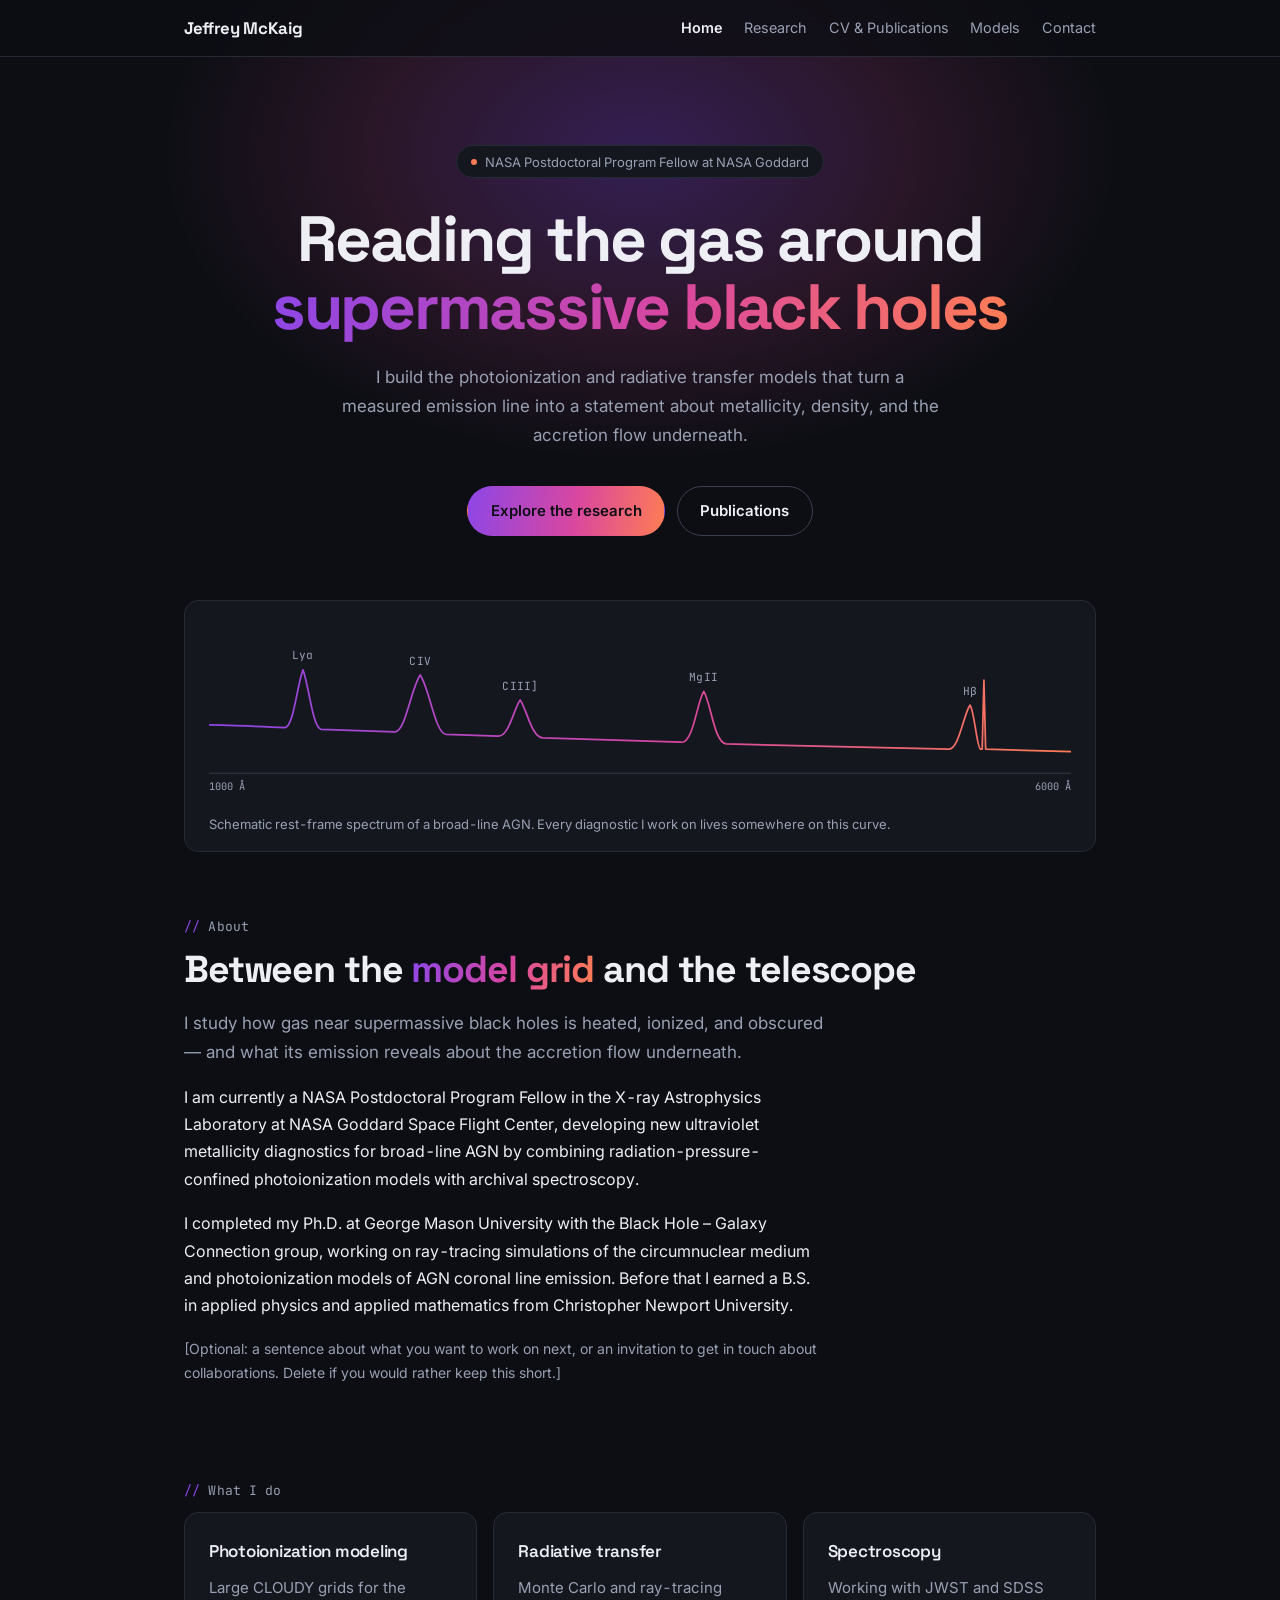
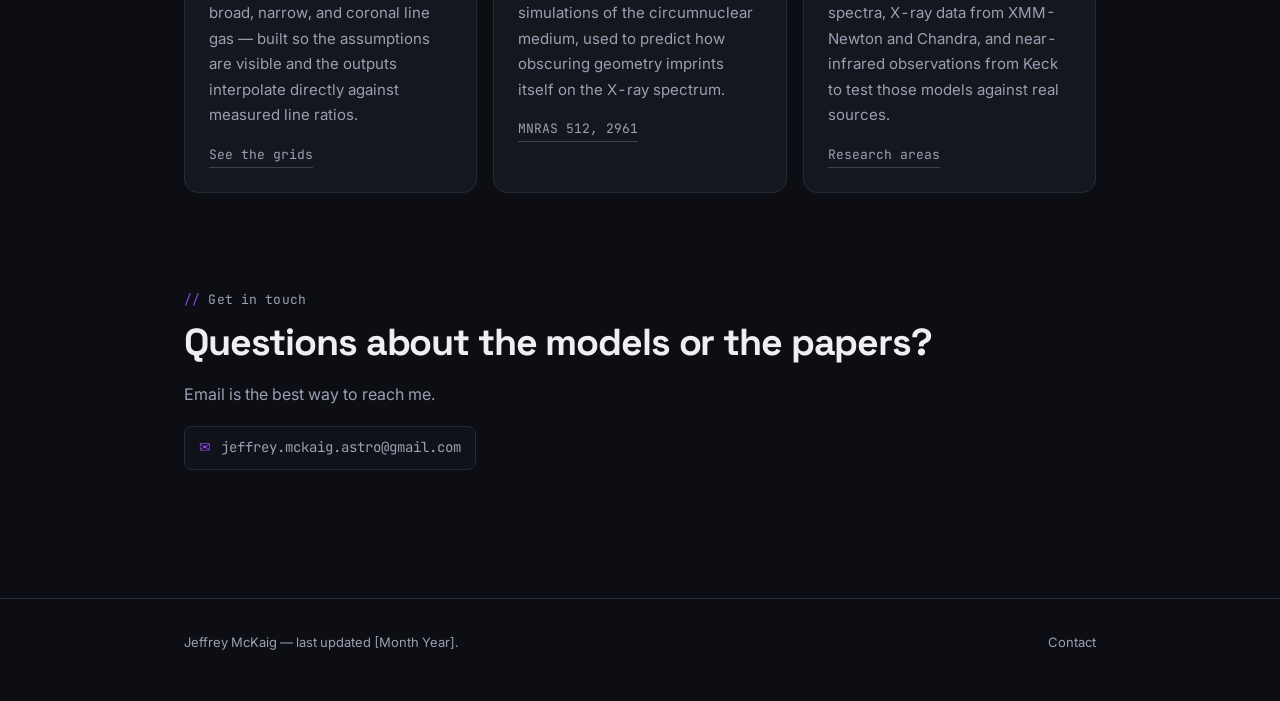
==== index.html @ 3a179042 "Add files via upload" ====
<!DOCTYPE html>
<html lang="en">
<head>
<meta charset="utf-8">
<meta name="viewport" content="width=device-width, initial-scale=1">
<title>Jeffrey McKaig — Astrophysicist</title>
<meta name="description" content="Jeffrey McKaig, NASA Postdoctoral Program Fellow at NASA Goddard Space Flight Center, studying accretion and emission-line physics in active galactic nuclei.">
<meta name="theme-color" content="#0D0E14">
<link rel="preconnect" href="https://fonts.googleapis.com">
<link rel="preconnect" href="https://fonts.gstatic.com" crossorigin>
<link href="https://fonts.googleapis.com/css2?family=Space+Grotesk:wght@500;600;700&family=Inter:wght@400;500;600&family=JetBrains+Mono:wght@400;500&display=swap" rel="stylesheet">
<link rel="stylesheet" href="style.css">
</head>
<body>
<a class="skip" href="#main">Skip to content</a>

<nav class="nav" aria-label="Primary">
  <div class="nav-inner">
    <a class="wordmark" href="index.html">Jeffrey McKaig</a>
    <ul>
      <li><a href="index.html" class="is-current" aria-current="page">Home</a></li>
      <li><a href="research.html">Research</a></li>
      <li><a href="cv.html">CV &amp; Publications</a></li>
      <li><a href="models.html">Models</a></li>
      <li><a href="contact.html">Contact</a></li>
    </ul>
  </div>
</nav>

<main id="main">

  <div class="wrap">
    <div class="hero">
      <span class="badge"><span class="dot"></span> NASA Postdoctoral Program Fellow at NASA Goddard</span>
      <h1 class="display">Reading the gas around <span class="grad">supermassive black holes</span></h1>
      <p class="sub">I build the photoionization and radiative transfer models that turn a measured emission line into a statement about metallicity, density, and the accretion flow underneath.</p>
      <div class="actions">
        <a class="btn btn-primary" href="research.html">Explore the research</a>
        <a class="btn btn-ghost" href="cv.html">Publications</a>
      </div>
    </div>
  </div>

  <div class="wrap">
    <div class="figure">
      <svg class="spectrum" viewBox="0 0 1000 200" role="img"
           aria-label="Schematic rest-frame spectrum of a broad-line active galactic nucleus: a declining continuum with broad Lyman alpha, carbon four, carbon three and magnesium two emission lines, and a narrow oxygen three spike beside hydrogen beta.">
        <defs>
          <linearGradient id="lineGrad" x1="0" y1="0" x2="1" y2="0">
            <stop offset="0%"   stop-color="#8D46E7"/>
            <stop offset="55%"  stop-color="#D9479F"/>
            <stop offset="100%" stop-color="#FF7D54"/>
          </linearGradient>
        </defs>
        <path class="trace" d="M 0,116
          C 40,117 70,118 88,119
          C 98,119 102,70 109,52
          C 116,70 120,119 130,121
          L 215,124
          C 228,125 234,74 245,58
          C 256,74 262,125 275,127
          L 335,129
          C 348,130 354,96 361,87
          C 368,96 374,130 387,131
          L 548,136
          C 562,137 566,89 574,77
          C 582,89 586,137 600,138
          L 858,144
          C 870,145 876,101 883,93
          C 888,101 891,143 895,144
          L 897,144 L 899,64 L 901,144
          L 1000,147" />
        <text class="lbl" x="109" y="40" text-anchor="middle">Ly&#945;</text>
        <text class="lbl" x="245" y="46" text-anchor="middle">C&#8202;IV</text>
        <text class="lbl" x="361" y="75" text-anchor="middle">C&#8202;III]</text>
        <text class="lbl" x="574" y="65" text-anchor="middle">Mg&#8202;II</text>
        <text class="lbl" x="883" y="81" text-anchor="middle">H&#946;</text>
        <line class="axis" x1="0" y1="172" x2="1000" y2="172" />
        <text class="edge" x="0" y="192">1000 &#197;</text>
        <text class="edge" x="1000" y="192" text-anchor="end">6000 &#197;</text>
      </svg>
      <p class="figcap">Schematic rest-frame spectrum of a broad-line AGN. Every diagnostic I work on lives somewhere on this curve.</p>
    </div>
  </div>

  <div class="wrap">
    <section>
      <p class="eyebrow">About</p>
      <h2 class="section">Between the <span class="grad">model grid</span> and the telescope</h2>
      <p class="lede">I study how gas near supermassive black holes is heated, ionized, and obscured — and what its emission reveals about the accretion flow underneath.</p>
      <p>I am currently a NASA Postdoctoral Program Fellow in the X-ray Astrophysics Laboratory at NASA Goddard Space Flight Center, developing new ultraviolet metallicity diagnostics for broad-line AGN by combining radiation-pressure-confined photoionization models with archival spectroscopy.</p>
      <p>I completed my Ph.D. at George Mason University with the Black Hole &ndash; Galaxy Connection group, working on ray-tracing simulations of the circumnuclear medium and photoionization models of AGN coronal line emission. Before that I earned a B.S. in applied physics and applied mathematics from Christopher Newport University.</p>
      <p class="fine">[Optional: a sentence about what you want to work on next, or an invitation to get in touch about collaborations. Delete if you would rather keep this short.]</p>
    </section>
  </div>

  <div class="wrap">
    <section class="tight">
      <p class="eyebrow">What I do</p>
      <div class="grid">
        <div class="card">
          <h3>Photoionization modeling</h3>
          <p>Large CLOUDY grids for the broad, narrow, and coronal line gas — built so the assumptions are visible and the outputs interpolate directly against measured line ratios.</p>
          <a class="paperlink" href="models.html">See the grids</a>
        </div>
        <div class="card">
          <h3>Radiative transfer</h3>
          <p>Monte Carlo and ray-tracing simulations of the circumnuclear medium, used to predict how obscuring geometry imprints itself on the X-ray spectrum.</p>
          <a class="paperlink" href="https://doi.org/10.1093/mnras/stab3178">MNRAS 512, 2961</a>
        </div>
        <div class="card">
          <h3>Spectroscopy</h3>
          <p>Working with JWST and SDSS spectra, X-ray data from XMM-Newton and Chandra, and near-infrared observations from Keck to test those models against real sources.</p>
          <a class="paperlink" href="research.html">Research areas</a>
        </div>
      </div>
    </section>
  </div>

  <div class="wrap">
    <section class="tight">
      <p class="eyebrow">Get in touch</p>
      <h2 class="section">Questions about the models or the papers?</h2>
      <p class="dim">Email is the best way to reach me.</p>
      <p><span class="chip"><span class="prompt">&#9993;</span> jeffrey.mckaig.astro@gmail.com</span></p>
    </section>
  </div>

</main>

<footer>
  <div class="wrap">
    <p>Jeffrey McKaig — last updated [Month Year].</p>
    <p><a href="contact.html">Contact</a></p>
  </div>
</footer>

</body>
</html>
---- style.css ----
/* ---------------------------------------------------------------
   Jeffrey McKaig — site styles
   Visual language borrowed from astro.build: dark canvas, purple
   theme colour running to pink and orange, wide bold grotesque
   headings, eyebrow labels, rounded bordered cards, mono chips.
   --------------------------------------------------------------- */

:root {
  --bg:        #0D0E14;
  --bg-raise:  #15171F;
  --bg-sunk:   #101219;
  --border:    #262A35;
  --border-hi: #3B4150;

  --text:      #EDEFF4;
  --text-dim:  #99A0B2;

  --purple:    #8D46E7;
  --pink:      #D9479F;
  --orange:    #FF7D54;

  --grad: linear-gradient(100deg, #8D46E7 0%, #D9479F 55%, #FF7D54 100%);

  --display: "Space Grotesk", system-ui, sans-serif;
  --body:    "Inter", system-ui, -apple-system, sans-serif;
  --mono:    "JetBrains Mono", ui-monospace, "SF Mono", monospace;

  --measure: 40rem;
  --radius:  14px;
}

*, *::before, *::after { box-sizing: border-box; }
html { -webkit-text-size-adjust: 100%; scroll-behavior: smooth; }

body {
  margin: 0;
  background: var(--bg);
  color: var(--text);
  font-family: var(--body);
  font-size: 1rem;
  line-height: 1.7;
  font-feature-settings: "tnum" 1;
  -webkit-font-smoothing: antialiased;
  overflow-x: hidden;
}

a { color: inherit; text-decoration: none; }
a:focus-visible { outline: 2px solid var(--purple); outline-offset: 3px; border-radius: 4px; }

.skip { position: absolute; left: -9999px; background: var(--bg-raise); padding: .6rem 1rem; border: 1px solid var(--purple); border-radius: 8px; }
.skip:focus { left: 1rem; top: 1rem; z-index: 60; }

.wrap { max-width: 60rem; margin: 0 auto; padding: 0 1.5rem; }

/* ---------- gradient text ---------- */

.grad {
  background: var(--grad);
  -webkit-background-clip: text;
  background-clip: text;
  color: transparent;
}

/* ---------- sticky nav ---------- */

.nav {
  position: sticky; top: 0; z-index: 50;
  background: rgba(13, 14, 20, 0.82);
  backdrop-filter: blur(12px);
  border-bottom: 1px solid var(--border);
}
.nav-inner {
  max-width: 60rem; margin: 0 auto; padding: .85rem 1.5rem;
  display: flex; align-items: center; gap: 1.5rem; flex-wrap: wrap;
}
.nav .wordmark {
  font-family: var(--display); font-weight: 700; font-size: 1.05rem;
  letter-spacing: -0.02em; margin-right: auto;
}
.nav .wordmark:hover { color: var(--text); }
.nav ul { list-style: none; display: flex; flex-wrap: wrap; gap: 0 1.35rem; margin: 0; padding: 0; }
.nav ul a { font-size: .9rem; color: var(--text-dim); padding: .2rem 0; transition: color .15s ease; }
.nav ul a:hover { color: var(--text); }
.nav ul a.is-current { color: var(--text); font-weight: 600; }

/* ---------- hero ---------- */

.hero { position: relative; text-align: center; padding: 5.5rem 0 4rem; }
.hero::before {
  content: ""; position: absolute; z-index: -1;
  top: -14rem; left: 50%; transform: translateX(-50%);
  width: 62rem; height: 40rem; pointer-events: none;
  background: radial-gradient(ellipse at center, rgba(141,70,231,.30) 0%, rgba(217,71,159,.14) 38%, rgba(13,14,20,0) 68%);
}

.badge {
  display: inline-flex; align-items: center; gap: .5rem;
  font-size: .8125rem; color: var(--text-dim);
  background: var(--bg-raise); border: 1px solid var(--border);
  border-radius: 999px; padding: .3rem .9rem; margin-bottom: 1.75rem;
}
.badge .dot { width: 6px; height: 6px; border-radius: 50%; background: var(--orange); }

h1.display {
  font-family: var(--display); font-weight: 700;
  font-size: clamp(2.3rem, 6.2vw, 4rem);
  line-height: 1.05; letter-spacing: -0.035em;
  margin: 0 auto 1.4rem; max-width: 20ch;
}

.hero .sub { color: var(--text-dim); font-size: 1.0625rem; max-width: 38rem; margin: 0 auto 2.25rem; }

.actions { display: flex; flex-wrap: wrap; gap: .75rem; justify-content: center; align-items: center; }

.btn {
  display: inline-flex; align-items: center; justify-content: center;
  font-family: var(--body); font-size: .9375rem; font-weight: 600;
  padding: .7rem 1.4rem; border-radius: 999px; border: 1px solid transparent;
  transition: transform .15s ease, box-shadow .15s ease, border-color .15s ease;
}
.btn-primary { background: var(--grad); color: #0D0E14; box-shadow: 0 0 0 rgba(141,70,231,0); }
.btn-primary:hover { transform: translateY(-1px); box-shadow: 0 8px 28px rgba(141,70,231,.35); }
.btn-ghost { border-color: var(--border-hi); color: var(--text); }
.btn-ghost:hover { border-color: var(--purple); transform: translateY(-1px); }

.chip {
  display: inline-flex; align-items: center; gap: .6rem;
  font-family: var(--mono); font-size: .875rem; color: var(--text-dim);
  background: var(--bg-sunk); border: 1px solid var(--border);
  border-radius: 8px; padding: .55rem .9rem;
}
.chip .prompt { color: var(--purple); }

/* ---------- section scaffolding ---------- */

section { padding: 4rem 0; }
section.tight { padding-top: 2rem; }

.eyebrow {
  font-family: var(--mono); font-size: .8125rem; letter-spacing: .01em;
  color: var(--text-dim); margin: 0 0 .6rem;
}
.eyebrow::before { content: "// "; color: var(--purple); }

h2.section {
  font-family: var(--display); font-weight: 700;
  font-size: clamp(1.7rem, 3.6vw, 2.35rem);
  line-height: 1.15; letter-spacing: -0.03em;
  margin: 0 0 1.1rem;
}

h1.pagetitle {
  font-family: var(--display); font-weight: 700;
  font-size: clamp(2.1rem, 5vw, 3.1rem);
  line-height: 1.08; letter-spacing: -0.035em;
  margin: 0 0 1.1rem;
}

p { max-width: var(--measure); margin: 0 0 1.1rem; }
p:last-child { margin-bottom: 0; }
.lede { font-size: 1.0625rem; color: var(--text-dim); }
.dim { color: var(--text-dim); }
.fine { font-size: .875rem; color: var(--text-dim); }

.pagehead { padding: 3.5rem 0 1rem; position: relative; }
.pagehead::before {
  content: ""; position: absolute; z-index: -1;
  top: -12rem; left: -6rem; width: 40rem; height: 30rem; pointer-events: none;
  background: radial-gradient(ellipse at center, rgba(141,70,231,.22) 0%, rgba(13,14,20,0) 66%);
}

/* ---------- spectrum ---------- */

.figure {
  background: var(--bg-raise); border: 1px solid var(--border);
  border-radius: var(--radius); padding: 1.5rem 1.5rem 1rem;
}
.spectrum { display: block; width: 100%; height: auto; }
.spectrum .trace { fill: none; stroke: url(#lineGrad); stroke-width: 2; stroke-linejoin: round; }
.spectrum .axis { stroke: var(--border-hi); stroke-width: 1; }
.spectrum .lbl { font-family: var(--mono); font-size: 13px; fill: var(--text-dim); }
.spectrum .edge { font-family: var(--mono); font-size: 12px; fill: var(--text-dim); }
.figcap { font-size: .8125rem; color: var(--text-dim); margin: 1rem 0 0; max-width: none; }

/* ---------- cards ---------- */

.grid { display: grid; gap: 1rem; grid-template-columns: repeat(auto-fit, minmax(16rem, 1fr)); }
.grid-2 { display: grid; gap: 1rem; grid-template-columns: repeat(auto-fit, minmax(19rem, 1fr)); }

.card {
  background: var(--bg-raise); border: 1px solid var(--border);
  border-radius: var(--radius); padding: 1.5rem;
  transition: border-color .18s ease, transform .18s ease;
}
.card:hover { border-color: var(--border-hi); }
.card h3 {
  font-family: var(--display); font-weight: 600; font-size: 1.0625rem;
  letter-spacing: -0.015em; margin: 0 0 .55rem;
}
.card p { font-size: .9375rem; color: var(--text-dim); max-width: none; margin-bottom: .75rem; }
.card p:last-child { margin-bottom: 0; }

.card .num {
  font-family: var(--mono); font-size: .75rem; color: var(--purple);
  display: block; margin-bottom: .7rem;
}

.paperlink {
  display: inline-block; font-family: var(--mono); font-size: .8125rem;
  color: var(--text-dim); border-bottom: 1px solid var(--border-hi);
  padding-bottom: 1px; margin-right: 1rem;
}
.paperlink:hover { color: var(--orange); border-bottom-color: var(--orange); }

/* ---------- timeline rail ---------- */

.rail { list-style: none; margin: 0; padding: 0 0 0 1.75rem; position: relative; }
.rail::before {
  content: ""; position: absolute; left: 0; top: .4rem; bottom: .4rem;
  width: 2px; background: var(--grad); border-radius: 2px;
}
.rail li { position: relative; padding: 0 0 1.9rem; }
.rail li:last-child { padding-bottom: 0; }
.rail li::before {
  content: ""; position: absolute; left: -1.75rem; top: .55rem;
  width: 10px; height: 10px; border-radius: 50%;
  background: var(--bg); border: 2px solid var(--pink);
  transform: translateX(-4px);
}
.rail .when { display: block; font-family: var(--mono); font-size: .75rem; color: var(--purple); margin-bottom: .2rem; }
.rail .what { display: block; font-family: var(--display); font-weight: 600; font-size: 1rem; letter-spacing: -0.01em; }
.rail .where { display: block; font-size: .9375rem; color: var(--text-dim); }

/* ---------- publications ---------- */

.pubs { list-style: none; margin: 0; padding: 0; display: grid; gap: .75rem; }
.pubs li {
  background: var(--bg-raise); border: 1px solid var(--border);
  border-radius: var(--radius); padding: 1.25rem 1.4rem;
  display: grid; grid-template-columns: 3.5rem minmax(0, 1fr); column-gap: 1.1rem;
  transition: border-color .18s ease;
}
.pubs li:hover { border-color: var(--border-hi); }
.pubs .year { font-family: var(--mono); font-size: .8125rem; color: var(--purple); padding-top: .2rem; }
.pubs .title { display: block; font-family: var(--display); font-weight: 600; font-size: 1rem; letter-spacing: -0.012em; line-height: 1.35; margin-bottom: .35rem; }
.pubs .meta { display: block; color: var(--text-dim); font-size: .875rem; }
.pubs .meta em { font-style: italic; }
.pubs .links { display: block; margin-top: .6rem; }
.pubs .me { color: var(--text); font-weight: 600; }

/* ---------- status pill ---------- */

.pill {
  display: inline-flex; align-items: center; gap: .45rem;
  font-family: var(--mono); font-size: .75rem; color: var(--text-dim);
  border: 1px solid var(--border); border-radius: 999px;
  padding: .2rem .7rem; margin-bottom: 1rem;
}
.pill .dot { width: 6px; height: 6px; border-radius: 50%; background: var(--orange); }

/* ---------- spec + contact tables ---------- */

table.spec, table.contact { border-collapse: collapse; width: 100%; font-size: .9375rem; }
table.spec th, table.spec td,
table.contact th, table.contact td {
  text-align: left; padding: .65rem .75rem .65rem 0;
  border-bottom: 1px solid var(--border); vertical-align: top;
}
table.spec th, table.contact th { font-weight: 500; color: var(--text-dim); width: 15rem; }
table.spec code { font-family: var(--mono); font-size: .875rem; color: var(--text); }
table.spec tr:last-child th, table.spec tr:last-child td,
table.contact tr:last-child th, table.contact tr:last-child td { border-bottom: none; }
table.contact th { width: 8rem; }
table.contact a { border-bottom: 1px solid var(--border-hi); }
table.contact a:hover { color: var(--orange); border-bottom-color: var(--orange); }

/* ---------- editorial note (delete before publishing) ---------- */

.note {
  margin-top: 3rem; padding: 1.1rem 1.25rem;
  background: var(--bg-sunk); border: 1px solid var(--border);
  border-left: 3px solid var(--orange); border-radius: 8px;
  font-size: .875rem; color: var(--text-dim); max-width: var(--measure);
}

/* ---------- footer ---------- */

footer { border-top: 1px solid var(--border); margin-top: 4rem; }
footer .wrap { padding-top: 2rem; padding-bottom: 3rem; display: flex; flex-wrap: wrap; gap: 1rem; justify-content: space-between; }
footer p { font-size: .8125rem; color: var(--text-dim); margin: 0; }
footer a { color: var(--text-dim); }
footer a:hover { color: var(--orange); }

/* ---------- narrow ---------- */

@media (max-width: 44rem) {
  .hero { padding: 3.5rem 0 2.5rem; }
  .nav-inner { gap: .5rem 1rem; }
  .nav .wordmark { margin-right: 0; width: 100%; }
  .pubs li { grid-template-columns: minmax(0, 1fr); row-gap: .3rem; }
  table.spec, table.contact, table.spec tbody, table.contact tbody { display: block; }
  table.spec tr, table.contact tr { display: block; padding: .7rem 0; border-bottom: 1px solid var(--border); }
  table.spec th, table.spec td, table.contact th, table.contact td { display: block; border-bottom: none; padding: 0; width: auto; }
  table.spec th, table.contact th { font-size: .8125rem; margin-bottom: .15rem; }
}

@media (prefers-reduced-motion: reduce) {
  html { scroll-behavior: auto; }
  * { transition: none !important; animation: none !important; }
  .btn:hover { transform: none; }
}
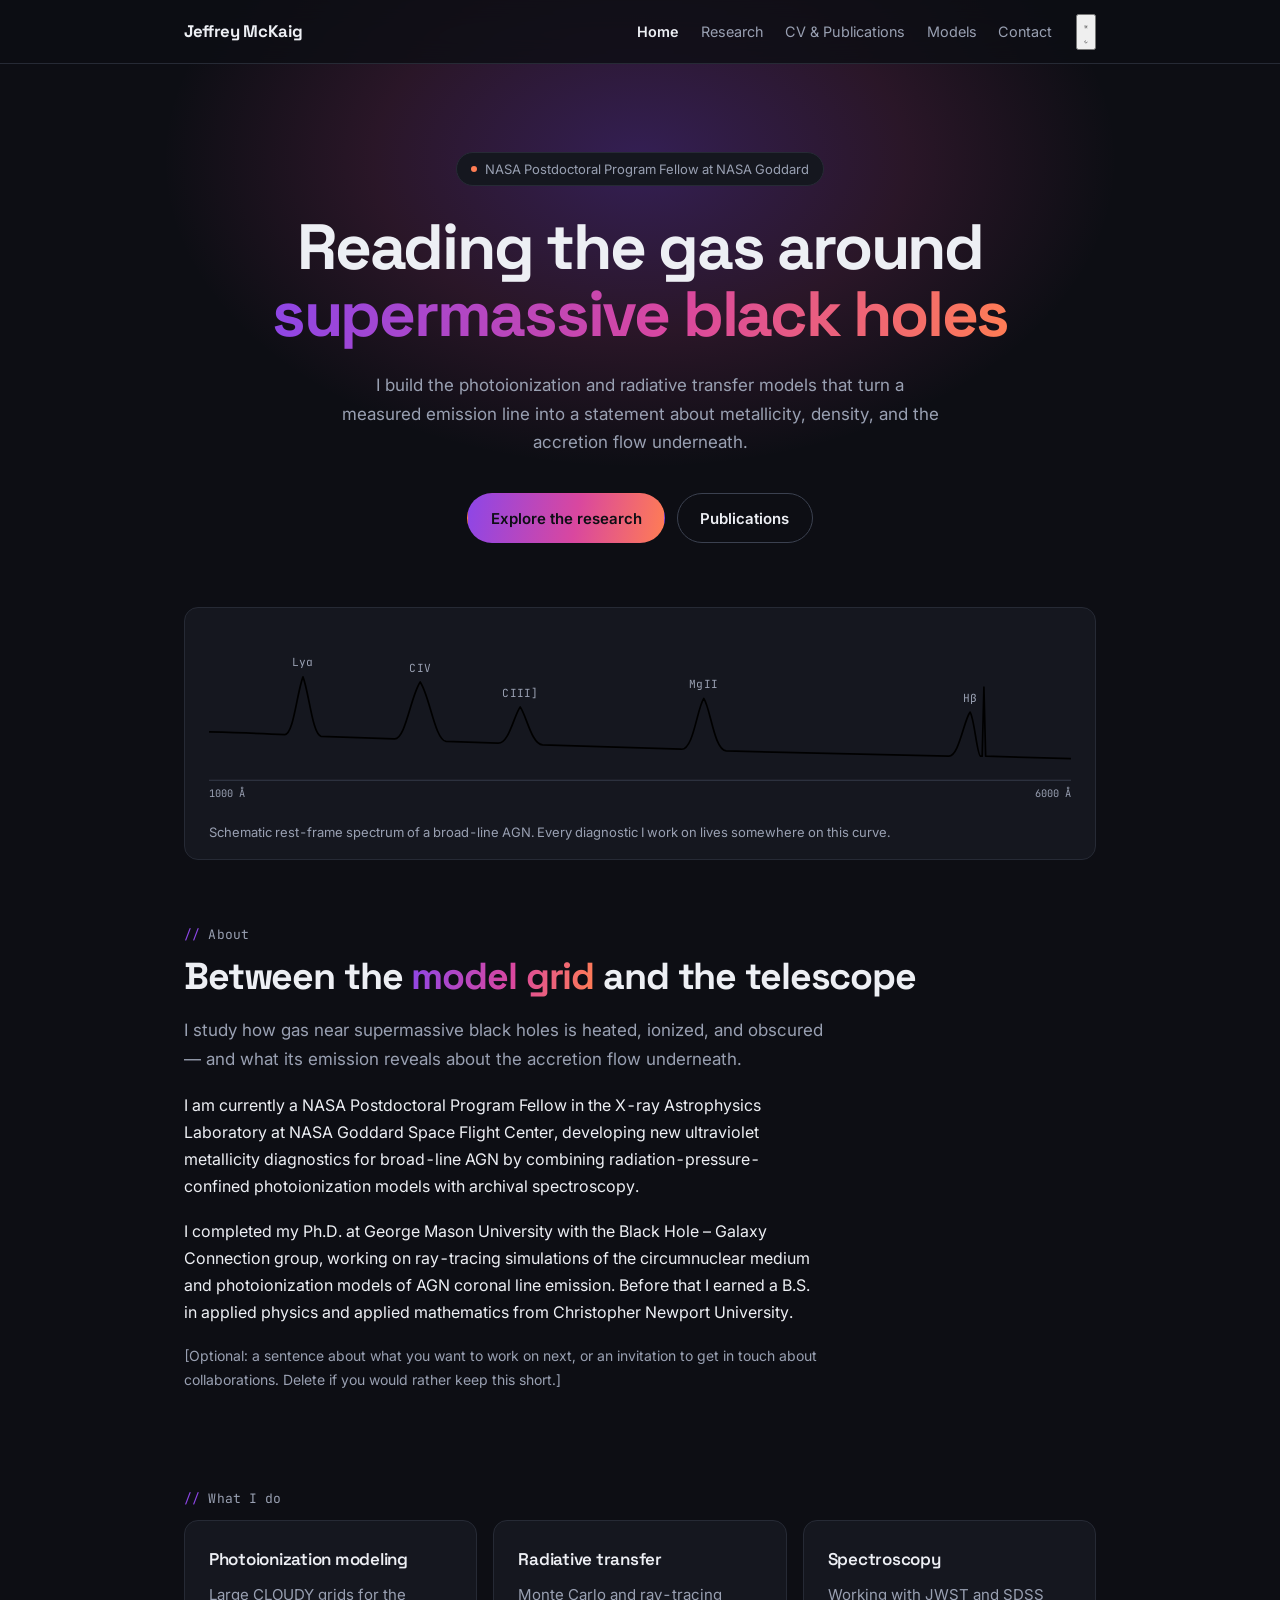
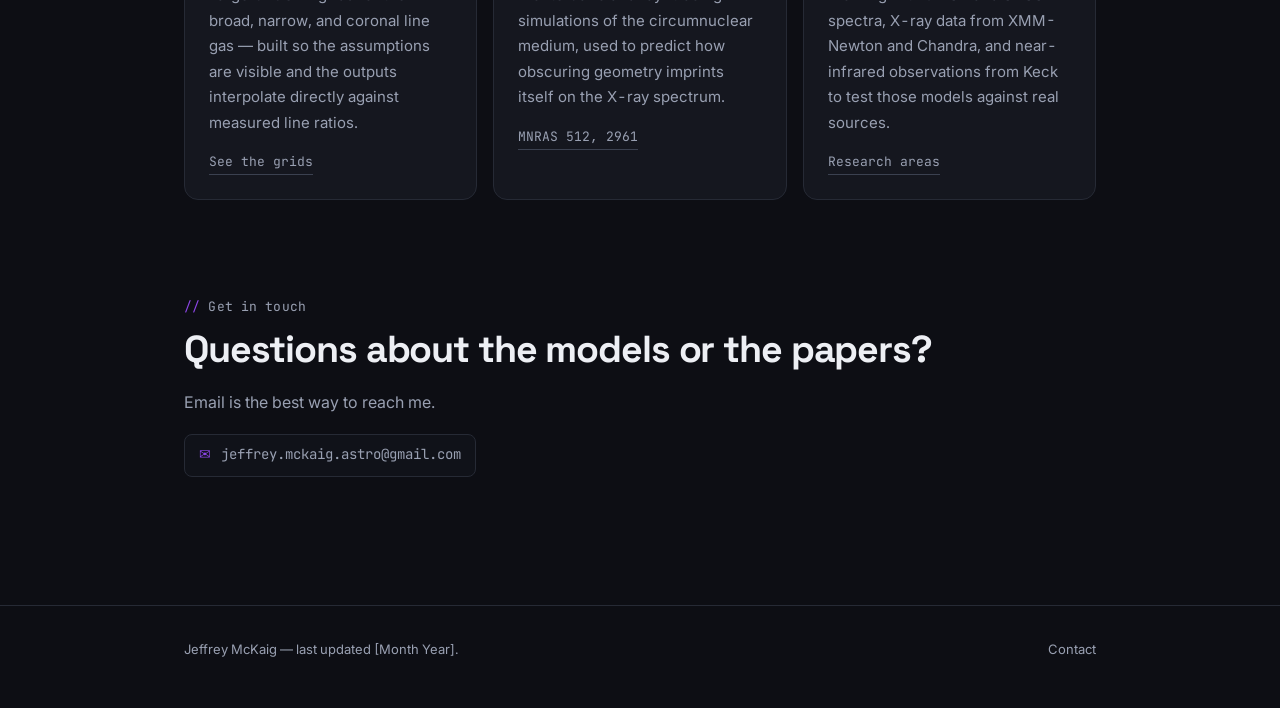
==== commit 5e2fd23a: "Add files via upload" ====
--- a/index.html
+++ b/index.html
@@ -5,11 +5,19 @@
 <meta name="viewport" content="width=device-width, initial-scale=1">
 <title>Jeffrey McKaig — Astrophysicist</title>
 <meta name="description" content="Jeffrey McKaig, NASA Postdoctoral Program Fellow at NASA Goddard Space Flight Center, studying accretion and emission-line physics in active galactic nuclei.">
-<meta name="theme-color" content="#0D0E14">
+<meta name="theme-color" content="#0D0E14" media="(prefers-color-scheme: dark)">
+<meta name="theme-color" content="#FBFAFD" media="(prefers-color-scheme: light)">
 <link rel="preconnect" href="https://fonts.googleapis.com">
 <link rel="preconnect" href="https://fonts.gstatic.com" crossorigin>
 <link href="https://fonts.googleapis.com/css2?family=Space+Grotesk:wght@500;600;700&family=Inter:wght@400;500;600&family=JetBrains+Mono:wght@400;500&display=swap" rel="stylesheet">
 <link rel="stylesheet" href="style.css">
+<script>
+/* Set the theme before first paint so there is no flash of the wrong one. */
+(function(){var t;try{t=localStorage.getItem('theme');}catch(e){}
+if(t!=='light'&&t!=='dark'){t=window.matchMedia('(prefers-color-scheme: light)').matches?'light':'dark';}
+document.documentElement.setAttribute('data-theme',t);})();
+</script>
+<script src="theme.js" defer></script>
 </head>
 <body>
 <a class="skip" href="#main">Skip to content</a>
@@ -24,6 +32,15 @@
       <li><a href="models.html">Models</a></li>
       <li><a href="contact.html">Contact</a></li>
     </ul>
+    <button class="theme-toggle" type="button" data-theme-toggle aria-label="Switch theme">
+      <svg class="icon icon-sun" viewBox="0 0 24 24" fill="none" stroke="currentColor" stroke-width="1.7" stroke-linecap="round" aria-hidden="true">
+        <circle cx="12" cy="12" r="4.2"/>
+        <path d="M12 2.6v2.2M12 19.2v2.2M4.4 4.4l1.6 1.6M18 18l1.6 1.6M2.6 12h2.2M19.2 12h2.2M4.4 19.6l1.6-1.6M18 6l1.6-1.6"/>
+      </svg>
+      <svg class="icon icon-moon" viewBox="0 0 24 24" fill="none" stroke="currentColor" stroke-width="1.7" stroke-linecap="round" stroke-linejoin="round" aria-hidden="true">
+        <path d="M20.4 14.3A8.5 8.5 0 1 1 9.7 3.6a6.8 6.8 0 0 0 10.7 10.7Z"/>
+      </svg>
+    </button>
   </div>
 </nav>
 
@@ -47,9 +64,9 @@
            aria-label="Schematic rest-frame spectrum of a broad-line active galactic nucleus: a declining continuum with broad Lyman alpha, carbon four, carbon three and magnesium two emission lines, and a narrow oxygen three spike beside hydrogen beta.">
         <defs>
           <linearGradient id="lineGrad" x1="0" y1="0" x2="1" y2="0">
-            <stop offset="0%"   stop-color="#8D46E7"/>
-            <stop offset="55%"  stop-color="#D9479F"/>
-            <stop offset="100%" stop-color="#FF7D54"/>
+            <stop offset="0%"   stop-color="var(--grad-a)"/>
+            <stop offset="55%"  stop-color="var(--grad-b)"/>
+            <stop offset="100%" stop-color="var(--grad-c)"/>
           </linearGradient>
         </defs>
         <path class="trace" d="M 0,116
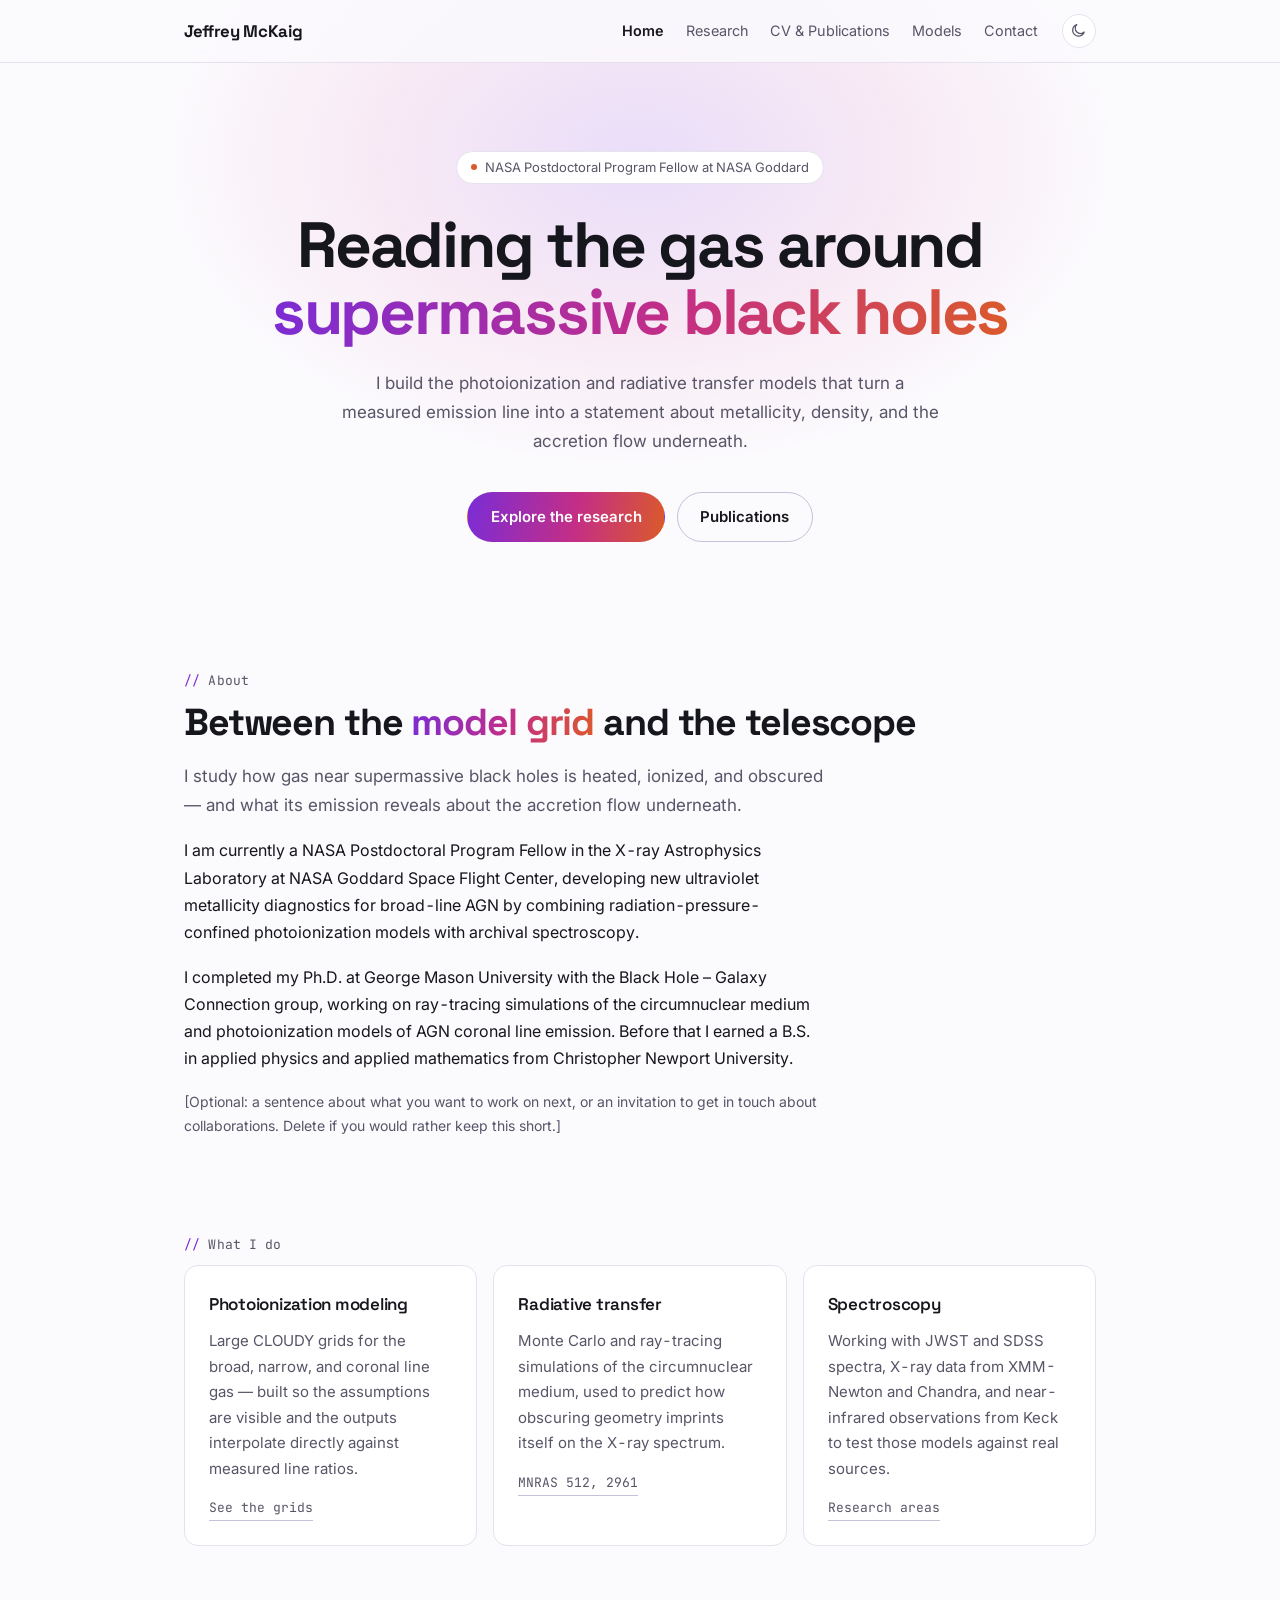
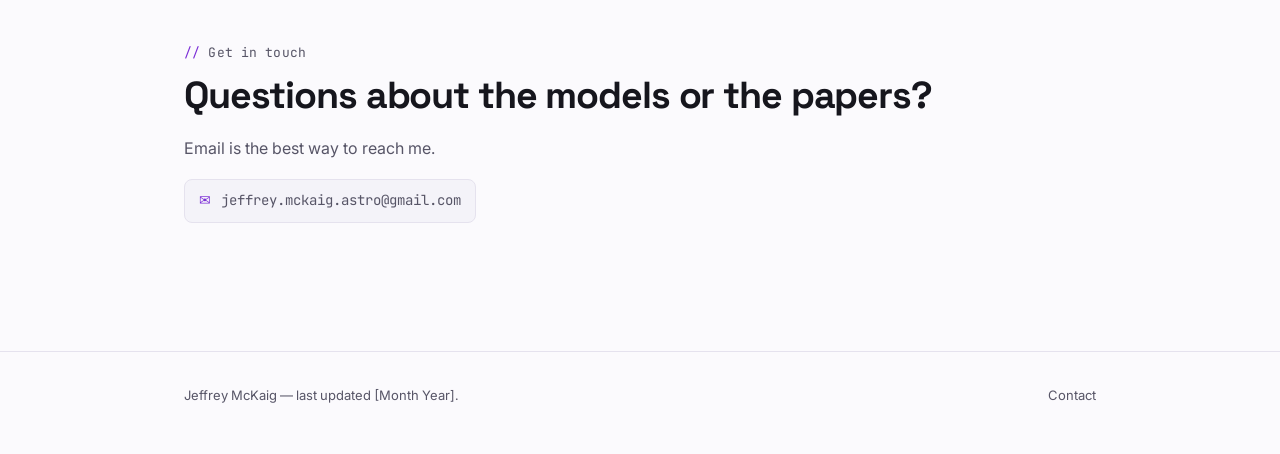
==== commit 26f92c0c: "Add files via upload" ====
--- a/index.html
+++ b/index.html
@@ -33,11 +33,7 @@
       <li><a href="contact.html">Contact</a></li>
     </ul>
     <button class="theme-toggle" type="button" data-theme-toggle aria-label="Switch theme">
-      <svg class="icon icon-sun" viewBox="0 0 24 24" fill="none" stroke="currentColor" stroke-width="1.7" stroke-linecap="round" aria-hidden="true">
-        <circle cx="12" cy="12" r="4.2"/>
-        <path d="M12 2.6v2.2M12 19.2v2.2M4.4 4.4l1.6 1.6M18 18l1.6 1.6M2.6 12h2.2M19.2 12h2.2M4.4 19.6l1.6-1.6M18 6l1.6-1.6"/>
-      </svg>
-      <svg class="icon icon-moon" viewBox="0 0 24 24" fill="none" stroke="currentColor" stroke-width="1.7" stroke-linecap="round" stroke-linejoin="round" aria-hidden="true">
+      <svg class="icon" viewBox="0 0 24 24" fill="none" stroke="currentColor" stroke-width="1.7" stroke-linecap="round" stroke-linejoin="round" aria-hidden="true">
         <path d="M20.4 14.3A8.5 8.5 0 1 1 9.7 3.6a6.8 6.8 0 0 0 10.7 10.7Z"/>
       </svg>
     </button>
@@ -58,47 +54,6 @@
     </div>
   </div>
 
-  <div class="wrap">
-    <div class="figure">
-      <svg class="spectrum" viewBox="0 0 1000 200" role="img"
-           aria-label="Schematic rest-frame spectrum of a broad-line active galactic nucleus: a declining continuum with broad Lyman alpha, carbon four, carbon three and magnesium two emission lines, and a narrow oxygen three spike beside hydrogen beta.">
-        <defs>
-          <linearGradient id="lineGrad" x1="0" y1="0" x2="1" y2="0">
-            <stop offset="0%"   stop-color="var(--grad-a)"/>
-            <stop offset="55%"  stop-color="var(--grad-b)"/>
-            <stop offset="100%" stop-color="var(--grad-c)"/>
-          </linearGradient>
-        </defs>
-        <path class="trace" d="M 0,116
-          C 40,117 70,118 88,119
-          C 98,119 102,70 109,52
-          C 116,70 120,119 130,121
-          L 215,124
-          C 228,125 234,74 245,58
-          C 256,74 262,125 275,127
-          L 335,129
-          C 348,130 354,96 361,87
-          C 368,96 374,130 387,131
-          L 548,136
-          C 562,137 566,89 574,77
-          C 582,89 586,137 600,138
-          L 858,144
-          C 870,145 876,101 883,93
-          C 888,101 891,143 895,144
-          L 897,144 L 899,64 L 901,144
-          L 1000,147" />
-        <text class="lbl" x="109" y="40" text-anchor="middle">Ly&#945;</text>
-        <text class="lbl" x="245" y="46" text-anchor="middle">C&#8202;IV</text>
-        <text class="lbl" x="361" y="75" text-anchor="middle">C&#8202;III]</text>
-        <text class="lbl" x="574" y="65" text-anchor="middle">Mg&#8202;II</text>
-        <text class="lbl" x="883" y="81" text-anchor="middle">H&#946;</text>
-        <line class="axis" x1="0" y1="172" x2="1000" y2="172" />
-        <text class="edge" x="0" y="192">1000 &#197;</text>
-        <text class="edge" x="1000" y="192" text-anchor="end">6000 &#197;</text>
-      </svg>
-      <p class="figcap">Schematic rest-frame spectrum of a broad-line AGN. Every diagnostic I work on lives somewhere on this curve.</p>
-    </div>
-  </div>
 
   <div class="wrap">
     <section>
--- a/style.css
+++ b/style.css
@@ -1,11 +1,20 @@
 /* ---------------------------------------------------------------
    Jeffrey McKaig — site styles
+
    Visual language borrowed from astro.build: dark canvas, purple
    theme colour running to pink and orange, wide bold grotesque
    headings, eyebrow labels, rounded bordered cards, mono chips.
+
+   THEMING
+   Two token sets below. Dark is the default; light is applied when
+   <html data-theme="light"> is set. The attribute is written by the
+   inline script in each page's <head> before first paint, so nothing
+   below needs a prefers-color-scheme media query. To change a colour
+   for one theme only, edit that theme's block and nothing else.
    --------------------------------------------------------------- */
 
 :root {
+  /* --- dark (default) --- */
   --bg:        #0D0E14;
   --bg-raise:  #15171F;
   --bg-sunk:   #101219;
@@ -15,11 +24,18 @@
   --text:      #EDEFF4;
   --text-dim:  #99A0B2;
 
-  --purple:    #8D46E7;
-  --pink:      #D9479F;
-  --orange:    #FF7D54;
-
-  --grad: linear-gradient(100deg, #8D46E7 0%, #D9479F 55%, #FF7D54 100%);
+  --grad-a:    #8D46E7;   /* purple */
+  --grad-b:    #D9479F;   /* pink   */
+  --grad-c:    #FF7D54;   /* orange */
+
+  --on-grad:   #0D0E14;   /* text sitting on a gradient fill */
+  --nav-bg:    rgba(13, 14, 20, 0.82);
+  --glow-a:    rgba(141, 70, 231, 0.30);
+  --glow-b:    rgba(217, 71, 159, 0.14);
+  --glow-out:  rgba(13, 14, 20, 0);
+  --lift:      rgba(141, 70, 231, 0.35);
+
+  --grad: linear-gradient(100deg, var(--grad-a) 0%, var(--grad-b) 55%, var(--grad-c) 100%);
 
   --display: "Space Grotesk", system-ui, sans-serif;
   --body:    "Inter", system-ui, -apple-system, sans-serif;
@@ -27,6 +43,33 @@
 
   --measure: 40rem;
   --radius:  14px;
+
+  color-scheme: dark;
+}
+
+:root[data-theme="light"] {
+  --bg:        #FBFAFD;
+  --bg-raise:  #FFFFFF;
+  --bg-sunk:   #F4F3F9;
+  --border:    #E5E2EE;
+  --border-hi: #C6C1D8;
+
+  --text:      #16161D;
+  --text-dim:  #575567;
+
+  /* Darkened so gradient text and links stay legible on a light field. */
+  --grad-a:    #7A2CD6;
+  --grad-b:    #C42E86;
+  --grad-c:    #DB5A2A;
+
+  --on-grad:   #FFFFFF;
+  --nav-bg:    rgba(251, 250, 253, 0.85);
+  --glow-a:    rgba(141, 70, 231, 0.16);
+  --glow-b:    rgba(217, 71, 159, 0.09);
+  --glow-out:  rgba(251, 250, 253, 0);
+  --lift:      rgba(122, 44, 214, 0.26);
+
+  color-scheme: light;
 }
 
 *, *::before, *::after { box-sizing: border-box; }
@@ -42,12 +85,13 @@
   font-feature-settings: "tnum" 1;
   -webkit-font-smoothing: antialiased;
   overflow-x: hidden;
+  transition: background-color .18s ease, color .18s ease;
 }
 
 a { color: inherit; text-decoration: none; }
-a:focus-visible { outline: 2px solid var(--purple); outline-offset: 3px; border-radius: 4px; }
-
-.skip { position: absolute; left: -9999px; background: var(--bg-raise); padding: .6rem 1rem; border: 1px solid var(--purple); border-radius: 8px; }
+a:focus-visible { outline: 2px solid var(--grad-a); outline-offset: 3px; border-radius: 4px; }
+
+.skip { position: absolute; left: -9999px; background: var(--bg-raise); padding: .6rem 1rem; border: 1px solid var(--grad-a); border-radius: 8px; }
 .skip:focus { left: 1rem; top: 1rem; z-index: 60; }
 
 .wrap { max-width: 60rem; margin: 0 auto; padding: 0 1.5rem; }
@@ -65,9 +109,10 @@
 
 .nav {
   position: sticky; top: 0; z-index: 50;
-  background: rgba(13, 14, 20, 0.82);
+  background: var(--nav-bg);
   backdrop-filter: blur(12px);
   border-bottom: 1px solid var(--border);
+  transition: background-color .18s ease, border-color .18s ease;
 }
 .nav-inner {
   max-width: 60rem; margin: 0 auto; padding: .85rem 1.5rem;
@@ -77,11 +122,25 @@
   font-family: var(--display); font-weight: 700; font-size: 1.05rem;
   letter-spacing: -0.02em; margin-right: auto;
 }
-.nav .wordmark:hover { color: var(--text); }
 .nav ul { list-style: none; display: flex; flex-wrap: wrap; gap: 0 1.35rem; margin: 0; padding: 0; }
 .nav ul a { font-size: .9rem; color: var(--text-dim); padding: .2rem 0; transition: color .15s ease; }
 .nav ul a:hover { color: var(--text); }
 .nav ul a.is-current { color: var(--text); font-weight: 600; }
+
+/* ---------- theme toggle ---------- */
+
+.theme-toggle {
+  flex: none;
+  display: inline-flex; align-items: center; justify-content: center;
+  width: 2.15rem; height: 2.15rem; padding: 0;
+  background: var(--bg-raise); color: var(--text-dim);
+  border: 1px solid var(--border); border-radius: 999px;
+  cursor: pointer;
+  transition: color .15s ease, border-color .15s ease;
+}
+.theme-toggle:hover { color: var(--text); border-color: var(--border-hi); }
+.theme-toggle:focus-visible { outline: 2px solid var(--grad-a); outline-offset: 2px; }
+.theme-toggle .icon { width: 1.05rem; height: 1.05rem; display: block; }
 
 /* ---------- hero ---------- */
 
@@ -90,7 +149,7 @@
   content: ""; position: absolute; z-index: -1;
   top: -14rem; left: 50%; transform: translateX(-50%);
   width: 62rem; height: 40rem; pointer-events: none;
-  background: radial-gradient(ellipse at center, rgba(141,70,231,.30) 0%, rgba(217,71,159,.14) 38%, rgba(13,14,20,0) 68%);
+  background: radial-gradient(ellipse at center, var(--glow-a) 0%, var(--glow-b) 38%, var(--glow-out) 68%);
 }
 
 .badge {
@@ -99,7 +158,7 @@
   background: var(--bg-raise); border: 1px solid var(--border);
   border-radius: 999px; padding: .3rem .9rem; margin-bottom: 1.75rem;
 }
-.badge .dot { width: 6px; height: 6px; border-radius: 50%; background: var(--orange); }
+.badge .dot { width: 6px; height: 6px; border-radius: 50%; background: var(--grad-c); }
 
 h1.display {
   font-family: var(--display); font-weight: 700;
@@ -118,10 +177,10 @@
   padding: .7rem 1.4rem; border-radius: 999px; border: 1px solid transparent;
   transition: transform .15s ease, box-shadow .15s ease, border-color .15s ease;
 }
-.btn-primary { background: var(--grad); color: #0D0E14; box-shadow: 0 0 0 rgba(141,70,231,0); }
-.btn-primary:hover { transform: translateY(-1px); box-shadow: 0 8px 28px rgba(141,70,231,.35); }
+.btn-primary { background: var(--grad); color: var(--on-grad); }
+.btn-primary:hover { transform: translateY(-1px); box-shadow: 0 8px 28px var(--lift); }
 .btn-ghost { border-color: var(--border-hi); color: var(--text); }
-.btn-ghost:hover { border-color: var(--purple); transform: translateY(-1px); }
+.btn-ghost:hover { border-color: var(--grad-a); transform: translateY(-1px); }
 
 .chip {
   display: inline-flex; align-items: center; gap: .6rem;
@@ -129,7 +188,7 @@
   background: var(--bg-sunk); border: 1px solid var(--border);
   border-radius: 8px; padding: .55rem .9rem;
 }
-.chip .prompt { color: var(--purple); }
+.chip .prompt { color: var(--grad-a); }
 
 /* ---------- section scaffolding ---------- */
 
@@ -140,7 +199,7 @@
   font-family: var(--mono); font-size: .8125rem; letter-spacing: .01em;
   color: var(--text-dim); margin: 0 0 .6rem;
 }
-.eyebrow::before { content: "// "; color: var(--purple); }
+.eyebrow::before { content: "// "; color: var(--grad-a); }
 
 h2.section {
   font-family: var(--display); font-weight: 700;
@@ -166,10 +225,13 @@
 .pagehead::before {
   content: ""; position: absolute; z-index: -1;
   top: -12rem; left: -6rem; width: 40rem; height: 30rem; pointer-events: none;
-  background: radial-gradient(ellipse at center, rgba(141,70,231,.22) 0%, rgba(13,14,20,0) 66%);
-}
-
-/* ---------- spectrum ---------- */
+  background: radial-gradient(ellipse at center, var(--glow-a) 0%, var(--glow-out) 66%);
+}
+
+/* ---------- spectrum ----------
+   Parked: the hero figure is currently off the home page. These rules
+   are kept so the <svg class="spectrum"> block can be dropped back into
+   a .figure wrapper without restyling. Delete if you decide against it. */
 
 .figure {
   background: var(--bg-raise); border: 1px solid var(--border);
@@ -190,7 +252,7 @@
 .card {
   background: var(--bg-raise); border: 1px solid var(--border);
   border-radius: var(--radius); padding: 1.5rem;
-  transition: border-color .18s ease, transform .18s ease;
+  transition: border-color .18s ease, background-color .18s ease;
 }
 .card:hover { border-color: var(--border-hi); }
 .card h3 {
@@ -200,17 +262,12 @@
 .card p { font-size: .9375rem; color: var(--text-dim); max-width: none; margin-bottom: .75rem; }
 .card p:last-child { margin-bottom: 0; }
 
-.card .num {
-  font-family: var(--mono); font-size: .75rem; color: var(--purple);
-  display: block; margin-bottom: .7rem;
-}
-
 .paperlink {
   display: inline-block; font-family: var(--mono); font-size: .8125rem;
   color: var(--text-dim); border-bottom: 1px solid var(--border-hi);
   padding-bottom: 1px; margin-right: 1rem;
 }
-.paperlink:hover { color: var(--orange); border-bottom-color: var(--orange); }
+.paperlink:hover { color: var(--grad-c); border-bottom-color: var(--grad-c); }
 
 /* ---------- timeline rail ---------- */
 
@@ -224,10 +281,10 @@
 .rail li::before {
   content: ""; position: absolute; left: -1.75rem; top: .55rem;
   width: 10px; height: 10px; border-radius: 50%;
-  background: var(--bg); border: 2px solid var(--pink);
+  background: var(--bg); border: 2px solid var(--grad-b);
   transform: translateX(-4px);
 }
-.rail .when { display: block; font-family: var(--mono); font-size: .75rem; color: var(--purple); margin-bottom: .2rem; }
+.rail .when { display: block; font-family: var(--mono); font-size: .75rem; color: var(--grad-a); margin-bottom: .2rem; }
 .rail .what { display: block; font-family: var(--display); font-weight: 600; font-size: 1rem; letter-spacing: -0.01em; }
 .rail .where { display: block; font-size: .9375rem; color: var(--text-dim); }
 
@@ -238,10 +295,10 @@
   background: var(--bg-raise); border: 1px solid var(--border);
   border-radius: var(--radius); padding: 1.25rem 1.4rem;
   display: grid; grid-template-columns: 3.5rem minmax(0, 1fr); column-gap: 1.1rem;
-  transition: border-color .18s ease;
+  transition: border-color .18s ease, background-color .18s ease;
 }
 .pubs li:hover { border-color: var(--border-hi); }
-.pubs .year { font-family: var(--mono); font-size: .8125rem; color: var(--purple); padding-top: .2rem; }
+.pubs .year { font-family: var(--mono); font-size: .8125rem; color: var(--grad-a); padding-top: .2rem; }
 .pubs .title { display: block; font-family: var(--display); font-weight: 600; font-size: 1rem; letter-spacing: -0.012em; line-height: 1.35; margin-bottom: .35rem; }
 .pubs .meta { display: block; color: var(--text-dim); font-size: .875rem; }
 .pubs .meta em { font-style: italic; }
@@ -256,7 +313,7 @@
   border: 1px solid var(--border); border-radius: 999px;
   padding: .2rem .7rem; margin-bottom: 1rem;
 }
-.pill .dot { width: 6px; height: 6px; border-radius: 50%; background: var(--orange); }
+.pill .dot { width: 6px; height: 6px; border-radius: 50%; background: var(--grad-c); }
 
 /* ---------- spec + contact tables ---------- */
 
@@ -272,14 +329,14 @@
 table.contact tr:last-child th, table.contact tr:last-child td { border-bottom: none; }
 table.contact th { width: 8rem; }
 table.contact a { border-bottom: 1px solid var(--border-hi); }
-table.contact a:hover { color: var(--orange); border-bottom-color: var(--orange); }
+table.contact a:hover { color: var(--grad-c); border-bottom-color: var(--grad-c); }
 
 /* ---------- editorial note (delete before publishing) ---------- */
 
 .note {
   margin-top: 3rem; padding: 1.1rem 1.25rem;
   background: var(--bg-sunk); border: 1px solid var(--border);
-  border-left: 3px solid var(--orange); border-radius: 8px;
+  border-left: 3px solid var(--grad-c); border-radius: 8px;
   font-size: .875rem; color: var(--text-dim); max-width: var(--measure);
 }
 
@@ -289,7 +346,7 @@
 footer .wrap { padding-top: 2rem; padding-bottom: 3rem; display: flex; flex-wrap: wrap; gap: 1rem; justify-content: space-between; }
 footer p { font-size: .8125rem; color: var(--text-dim); margin: 0; }
 footer a { color: var(--text-dim); }
-footer a:hover { color: var(--orange); }
+footer a:hover { color: var(--grad-c); }
 
 /* ---------- narrow ---------- */
 
@@ -297,6 +354,7 @@
   .hero { padding: 3.5rem 0 2.5rem; }
   .nav-inner { gap: .5rem 1rem; }
   .nav .wordmark { margin-right: 0; width: 100%; }
+  .nav ul { margin-right: auto; }
   .pubs li { grid-template-columns: minmax(0, 1fr); row-gap: .3rem; }
   table.spec, table.contact, table.spec tbody, table.contact tbody { display: block; }
   table.spec tr, table.contact tr { display: block; padding: .7rem 0; border-bottom: 1px solid var(--border); }
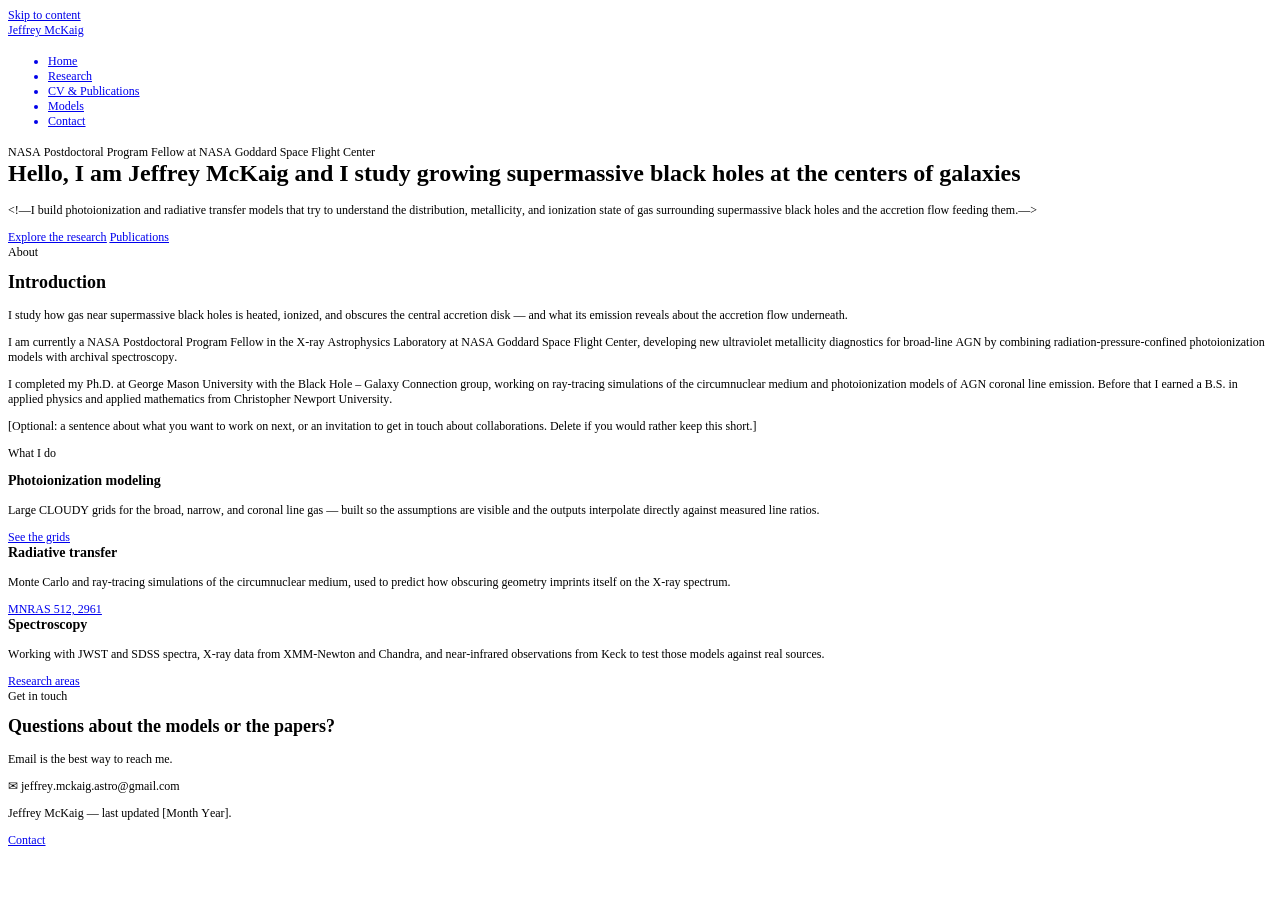
==== commit f6a82b0c: "Add files via upload" ====
--- a/index.html
+++ b/index.html
@@ -1,111 +1,62 @@
-<!DOCTYPE html>
-<html lang="en">
+<!DOCTYPE html PUBLIC "-//W3C//DTD HTML 4.01//EN" "http://www.w3.org/TR/html4/strict.dtd">
+<html>
 <head>
-<meta charset="utf-8">
-<meta name="viewport" content="width=device-width, initial-scale=1">
-<title>Jeffrey McKaig — Astrophysicist</title>
-<meta name="description" content="Jeffrey McKaig, NASA Postdoctoral Program Fellow at NASA Goddard Space Flight Center, studying accretion and emission-line physics in active galactic nuclei.">
-<meta name="theme-color" content="#0D0E14" media="(prefers-color-scheme: dark)">
-<meta name="theme-color" content="#FBFAFD" media="(prefers-color-scheme: light)">
-<link rel="preconnect" href="https://fonts.googleapis.com">
-<link rel="preconnect" href="https://fonts.gstatic.com" crossorigin>
-<link href="https://fonts.googleapis.com/css2?family=Space+Grotesk:wght@500;600;700&family=Inter:wght@400;500;600&family=JetBrains+Mono:wght@400;500&display=swap" rel="stylesheet">
-<link rel="stylesheet" href="style.css">
-<script>
-/* Set the theme before first paint so there is no flash of the wrong one. */
-(function(){var t;try{t=localStorage.getItem('theme');}catch(e){}
-if(t!=='light'&&t!=='dark'){t=window.matchMedia('(prefers-color-scheme: light)').matches?'light':'dark';}
-document.documentElement.setAttribute('data-theme',t);})();
-</script>
-<script src="theme.js" defer></script>
+  <meta http-equiv="Content-Type" content="text/html; charset=utf-8">
+  <meta http-equiv="Content-Style-Type" content="text/css">
+  <title></title>
+  <meta name="Description" content="Jeffrey McKaig, NASA Postdoctoral Program Fellow at NASA Goddard Space Flight Center, studying accretion and emission-line physics in active galactic nuclei.">
+  <meta name="Generator" content="Cocoa HTML Writer">
+  <meta name="CocoaVersion" content="2575.7">
+  <style type="text/css">
+    p.p1 {margin: 0.0px 0.0px 0.0px 0.0px; font: 12.0px Times; color: #0000e9; -webkit-text-stroke: #0000e9}
+    p.p2 {margin: 0.0px 0.0px 0.0px 0.0px; font: 12.0px Times; -webkit-text-stroke: #000000}
+    p.p4 {margin: 0.0px 0.0px 12.0px 0.0px; font: 12.0px Times; -webkit-text-stroke: #000000}
+    p.p7 {margin: 0.0px 0.0px 12.0px 0.0px; font: 12.0px Times; color: #0000e9; -webkit-text-stroke: #0000e9}
+    li.li1 {margin: 0.0px 0.0px 0.0px 0.0px; font: 12.0px Times; color: #0000e9; -webkit-text-stroke: #0000e9}
+    span.s1 {text-decoration: underline ; font-kerning: none}
+    span.s2 {-webkit-text-stroke: 0px #000000}
+    span.s3 {font-kerning: none}
+    span.s4 {font-kerning: none; color: #000000; -webkit-text-stroke: 0px #000000}
+    span.s5 {text-decoration: underline ; font-kerning: none; -webkit-text-stroke: 0px #0000e9}
+    span.s6 {font: 12.0px Menlo; font-kerning: none}
+    ul.ul1 {list-style-type: disc}
+  </style>
 </head>
 <body>
-<a class="skip" href="#main">Skip to content</a>
-
-<nav class="nav" aria-label="Primary">
-  <div class="nav-inner">
-    <a class="wordmark" href="index.html">Jeffrey McKaig</a>
-    <ul>
-      <li><a href="index.html" class="is-current" aria-current="page">Home</a></li>
-      <li><a href="research.html">Research</a></li>
-      <li><a href="cv.html">CV &amp; Publications</a></li>
-      <li><a href="models.html">Models</a></li>
-      <li><a href="contact.html">Contact</a></li>
-    </ul>
-    <button class="theme-toggle" type="button" data-theme-toggle aria-label="Switch theme">
-      <svg class="icon" viewBox="0 0 24 24" fill="none" stroke="currentColor" stroke-width="1.7" stroke-linecap="round" stroke-linejoin="round" aria-hidden="true">
-        <path d="M20.4 14.3A8.5 8.5 0 1 1 9.7 3.6a6.8 6.8 0 0 0 10.7 10.7Z"/>
-      </svg>
-    </button>
-  </div>
-</nav>
-
-<main id="main">
-
-  <div class="wrap">
-    <div class="hero">
-      <span class="badge"><span class="dot"></span> NASA Postdoctoral Program Fellow at NASA Goddard</span>
-      <h1 class="display">Reading the gas around <span class="grad">supermassive black holes</span></h1>
-      <p class="sub">I build the photoionization and radiative transfer models that turn a measured emission line into a statement about metallicity, density, and the accretion flow underneath.</p>
-      <div class="actions">
-        <a class="btn btn-primary" href="research.html">Explore the research</a>
-        <a class="btn btn-ghost" href="cv.html">Publications</a>
-      </div>
-    </div>
-  </div>
-
-
-  <div class="wrap">
-    <section>
-      <p class="eyebrow">About</p>
-      <h2 class="section">Between the <span class="grad">model grid</span> and the telescope</h2>
-      <p class="lede">I study how gas near supermassive black holes is heated, ionized, and obscured — and what its emission reveals about the accretion flow underneath.</p>
-      <p>I am currently a NASA Postdoctoral Program Fellow in the X-ray Astrophysics Laboratory at NASA Goddard Space Flight Center, developing new ultraviolet metallicity diagnostics for broad-line AGN by combining radiation-pressure-confined photoionization models with archival spectroscopy.</p>
-      <p>I completed my Ph.D. at George Mason University with the Black Hole &ndash; Galaxy Connection group, working on ray-tracing simulations of the circumnuclear medium and photoionization models of AGN coronal line emission. Before that I earned a B.S. in applied physics and applied mathematics from Christopher Newport University.</p>
-      <p class="fine">[Optional: a sentence about what you want to work on next, or an invitation to get in touch about collaborations. Delete if you would rather keep this short.]</p>
-    </section>
-  </div>
-
-  <div class="wrap">
-    <section class="tight">
-      <p class="eyebrow">What I do</p>
-      <div class="grid">
-        <div class="card">
-          <h3>Photoionization modeling</h3>
-          <p>Large CLOUDY grids for the broad, narrow, and coronal line gas — built so the assumptions are visible and the outputs interpolate directly against measured line ratios.</p>
-          <a class="paperlink" href="models.html">See the grids</a>
-        </div>
-        <div class="card">
-          <h3>Radiative transfer</h3>
-          <p>Monte Carlo and ray-tracing simulations of the circumnuclear medium, used to predict how obscuring geometry imprints itself on the X-ray spectrum.</p>
-          <a class="paperlink" href="https://doi.org/10.1093/mnras/stab3178">MNRAS 512, 2961</a>
-        </div>
-        <div class="card">
-          <h3>Spectroscopy</h3>
-          <p>Working with JWST and SDSS spectra, X-ray data from XMM-Newton and Chandra, and near-infrared observations from Keck to test those models against real sources.</p>
-          <a class="paperlink" href="research.html">Research areas</a>
-        </div>
-      </div>
-    </section>
-  </div>
-
-  <div class="wrap">
-    <section class="tight">
-      <p class="eyebrow">Get in touch</p>
-      <h2 class="section">Questions about the models or the papers?</h2>
-      <p class="dim">Email is the best way to reach me.</p>
-      <p><span class="chip"><span class="prompt">&#9993;</span> jeffrey.mckaig.astro@gmail.com</span></p>
-    </section>
-  </div>
-
-</main>
-
-<footer>
-  <div class="wrap">
-    <p>Jeffrey McKaig — last updated [Month Year].</p>
-    <p><a href="contact.html">Contact</a></p>
-  </div>
-</footer>
-
+<p class="p1"><span class="s1">Skip to content</span></p>
+<p class="p1"><span class="s1"><a href="file:///Users/jeffreymckaig/Documents/website/index.html">Jeffrey McKaig</a></span></p>
+<ul class="ul1">
+  <li class="li1"><span class="s2"><a href="file:///Users/jeffreymckaig/Documents/website/index.html"><span class="s1">Home</span></a></span></li>
+  <li class="li1"><span class="s2"><a href="file:///Users/jeffreymckaig/Documents/website/research.html"><span class="s1">Research</span></a></span></li>
+  <li class="li1"><span class="s2"><a href="file:///Users/jeffreymckaig/Documents/website/cv.html"><span class="s1">CV &amp; Publications</span></a></span></li>
+  <li class="li1"><span class="s2"><a href="file:///Users/jeffreymckaig/Documents/website/models.html"><span class="s1">Models</span></a></span></li>
+  <li class="li1"><span class="s2"><a href="file:///Users/jeffreymckaig/Documents/website/contact.html"><span class="s1">Contact</span></a></span></li>
+</ul>
+<p class="p2"><span class="s3">NASA Postdoctoral Program Fellow at NASA Goddard Space Flight Center</span></p>
+<h1 style="margin: 0.0px 0.0px 16.1px 0.0px; font: 24.0px Times; -webkit-text-stroke: #000000"><span class="s3"><b>Hello, I am Jeffrey McKaig and I study growing supermassive black holes at the centers of galaxies</b></span></h1>
+<p class="p4"><span class="s3">&lt;!—I build photoionization and radiative transfer models that try to understand the distribution, metallicity, and ionization state of gas surrounding supermassive black holes and the accretion flow feeding them.—&gt;</span></p>
+<p class="p1"><span class="s1"><a href="file:///Users/jeffreymckaig/Documents/website/research.html">Explore the research</a></span><span class="s4"> <a href="file:///Users/jeffreymckaig/Documents/website/cv.html"><span class="s5">Publications</span></a></span></p>
+<p class="p4"><span class="s3">About</span></p>
+<h2 style="margin: 0.0px 0.0px 14.9px 0.0px; font: 18.0px Times; -webkit-text-stroke: #000000"><span class="s3"><b>Introduction</b></span></h2>
+<p class="p4"><span class="s3">I study how gas near supermassive black holes is heated, ionized, and obscures the central accretion disk — and what its emission reveals about the accretion flow underneath.</span></p>
+<p class="p4"><span class="s3">I am currently a NASA Postdoctoral Program Fellow in the X-ray Astrophysics Laboratory at NASA Goddard Space Flight Center, developing new ultraviolet metallicity diagnostics for broad-line AGN by combining radiation-pressure-confined photoionization models with archival spectroscopy.</span></p>
+<p class="p4"><span class="s3">I completed my Ph.D. at George Mason University with the Black Hole – Galaxy Connection group, working on ray-tracing simulations of the circumnuclear medium and photoionization models of AGN coronal line emission. Before that I earned a B.S. in applied physics and applied mathematics from Christopher Newport University.</span></p>
+<p class="p4"><span class="s3">[Optional: a sentence about what you want to work on next, or an invitation to get in touch about collaborations. Delete if you would rather keep this short.]</span></p>
+<p class="p4"><span class="s3">What I do</span></p>
+<h3 style="margin: 0.0px 0.0px 14.0px 0.0px; font: 14.0px Times; -webkit-text-stroke: #000000"><span class="s3"><b>Photoionization modeling</b></span></h3>
+<p class="p4"><span class="s3">Large CLOUDY grids for the broad, narrow, and coronal line gas — built so the assumptions are visible and the outputs interpolate directly against measured line ratios.</span></p>
+<p class="p1"><span class="s1"><a href="file:///Users/jeffreymckaig/Documents/website/models.html">See the grids</a></span></p>
+<h3 style="margin: 0.0px 0.0px 14.0px 0.0px; font: 14.0px Times; -webkit-text-stroke: #000000"><span class="s3"><b>Radiative transfer</b></span></h3>
+<p class="p4"><span class="s3">Monte Carlo and ray-tracing simulations of the circumnuclear medium, used to predict how obscuring geometry imprints itself on the X-ray spectrum.</span></p>
+<p class="p1"><span class="s1"><a href="https://doi.org/10.1093/mnras/stab3178">MNRAS 512, 2961</a></span></p>
+<h3 style="margin: 0.0px 0.0px 14.0px 0.0px; font: 14.0px Times; -webkit-text-stroke: #000000"><span class="s3"><b>Spectroscopy</b></span></h3>
+<p class="p4"><span class="s3">Working with JWST and SDSS spectra, X-ray data from XMM-Newton and Chandra, and near-infrared observations from Keck to test those models against real sources.</span></p>
+<p class="p1"><span class="s1"><a href="file:///Users/jeffreymckaig/Documents/website/research.html">Research areas</a></span></p>
+<p class="p4"><span class="s3">Get in touch</span></p>
+<h2 style="margin: 0.0px 0.0px 14.9px 0.0px; font: 18.0px Times; -webkit-text-stroke: #000000"><span class="s3"><b>Questions about the models or the papers?</b></span></h2>
+<p class="p4"><span class="s3">Email is the best way to reach me.</span></p>
+<p class="p4"><span class="s6">✉</span><span class="s3"> jeffrey.mckaig.astro@gmail.com</span></p>
+<p class="p4"><span class="s3">Jeffrey McKaig — last updated [Month Year].</span></p>
+<p class="p7"><span class="s1"><a href="file:///Users/jeffreymckaig/Documents/website/contact.html">Contact</a></span></p>
 </body>
 </html>
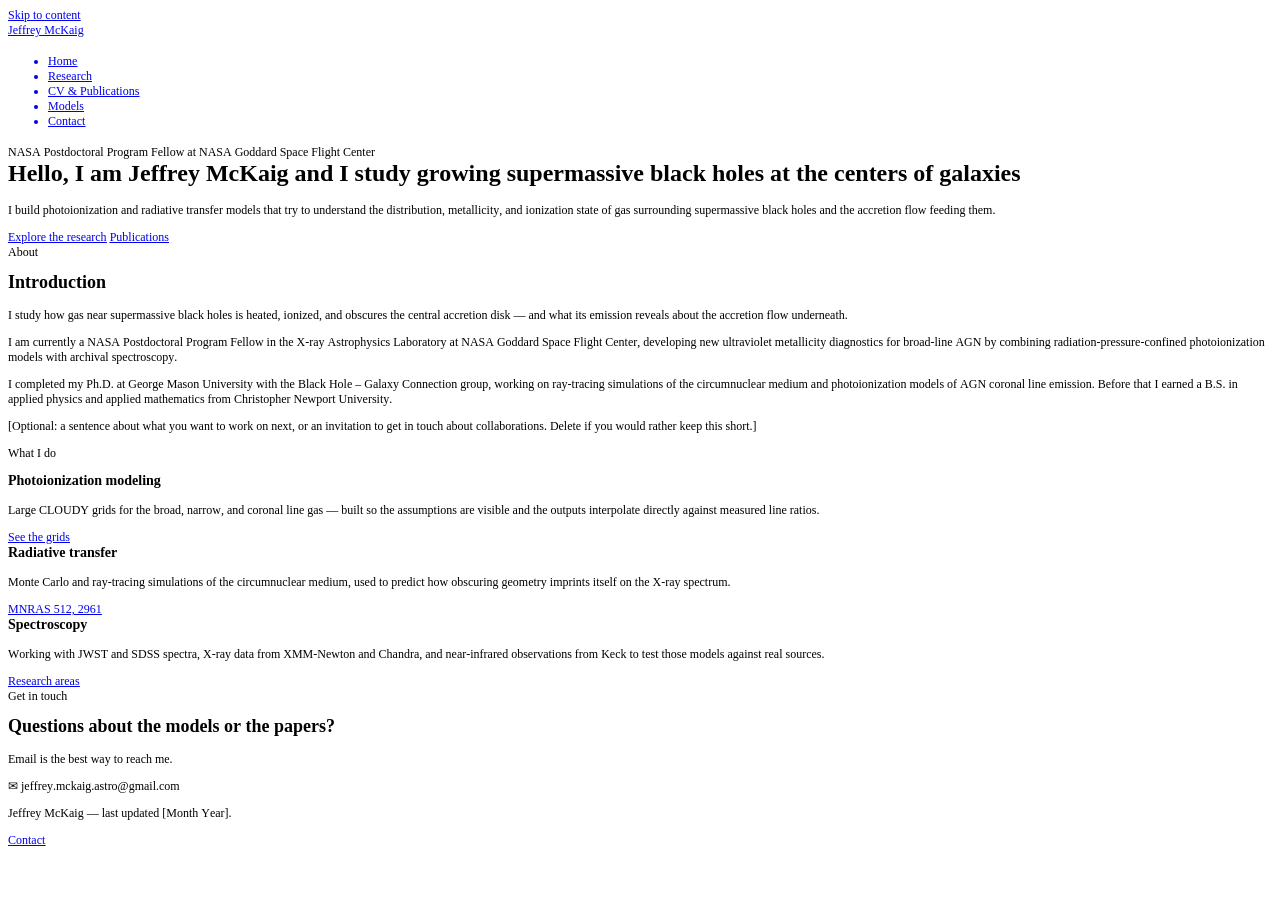
==== commit 9e9c5909: "Add files via upload" ====
--- a/index.html
+++ b/index.html
@@ -34,7 +34,7 @@
 </ul>
 <p class="p2"><span class="s3">NASA Postdoctoral Program Fellow at NASA Goddard Space Flight Center</span></p>
 <h1 style="margin: 0.0px 0.0px 16.1px 0.0px; font: 24.0px Times; -webkit-text-stroke: #000000"><span class="s3"><b>Hello, I am Jeffrey McKaig and I study growing supermassive black holes at the centers of galaxies</b></span></h1>
-<p class="p4"><span class="s3">&lt;!—I build photoionization and radiative transfer models that try to understand the distribution, metallicity, and ionization state of gas surrounding supermassive black holes and the accretion flow feeding them.—&gt;</span></p>
+<p class="p4"><span class="s3">I build photoionization and radiative transfer models that try to understand the distribution, metallicity, and ionization state of gas surrounding supermassive black holes and the accretion flow feeding them.</span></p>
 <p class="p1"><span class="s1"><a href="file:///Users/jeffreymckaig/Documents/website/research.html">Explore the research</a></span><span class="s4"> <a href="file:///Users/jeffreymckaig/Documents/website/cv.html"><span class="s5">Publications</span></a></span></p>
 <p class="p4"><span class="s3">About</span></p>
 <h2 style="margin: 0.0px 0.0px 14.9px 0.0px; font: 18.0px Times; -webkit-text-stroke: #000000"><span class="s3"><b>Introduction</b></span></h2>
